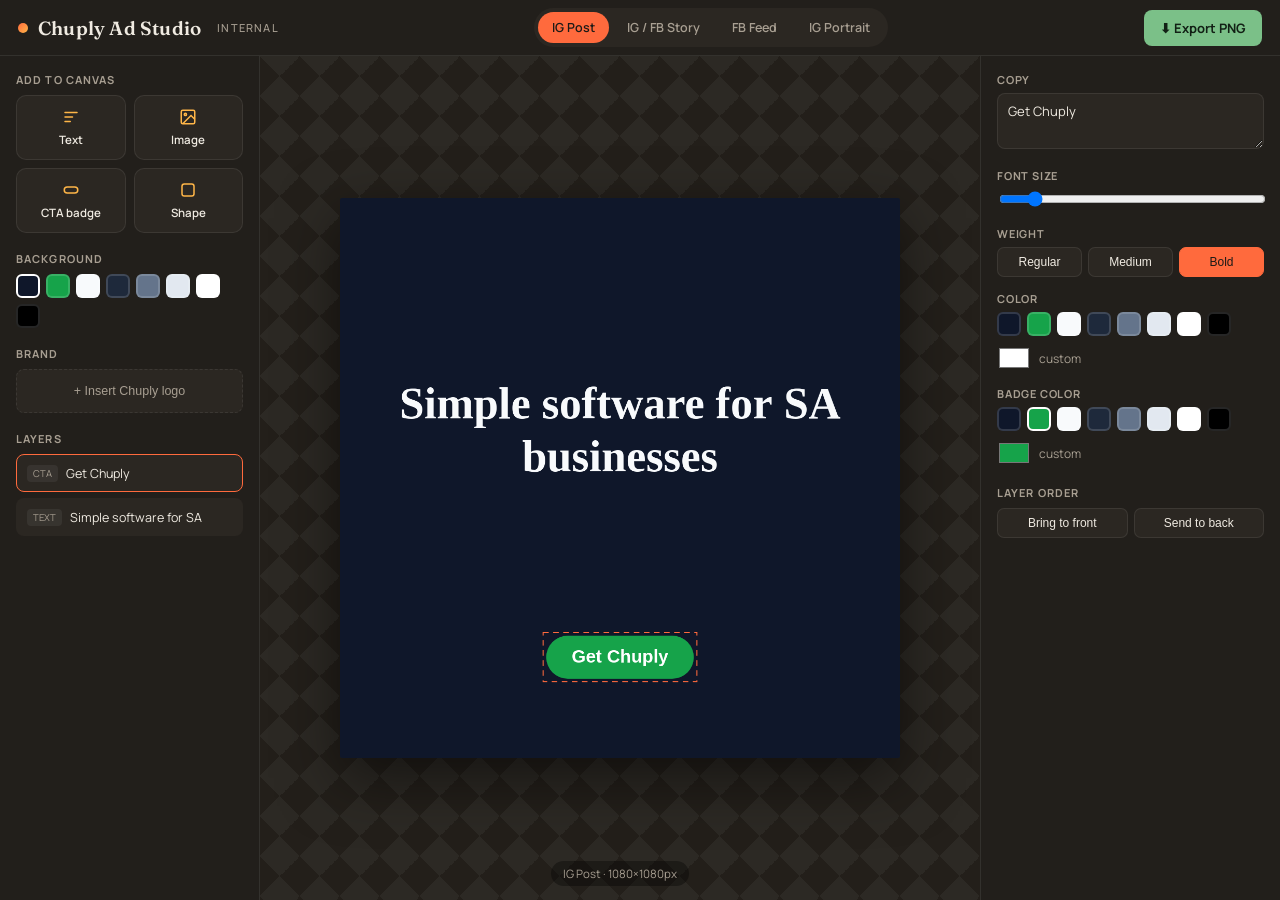
==== admin/index.html @ f964f875 "Add admin ad studio tool Brand-matched headline/CTA copy and font, background-color control, and one" ====
<!DOCTYPE html>
<html lang="en-ZA">
<head>
<meta charset="UTF-8">
<meta name="viewport" content="width=device-width, initial-scale=1.0">
<title>Chuply Ad Studio</title>
<meta name="robots" content="noindex, nofollow">
<link rel="preconnect" href="https://fonts.googleapis.com">
<link href="https://fonts.googleapis.com/css2?family=Fraunces:opsz,wght@9..144,400;9..144,600;9..144,700&family=Manrope:wght@400;500;600;700;800&family=Inter:wght@400;500;600;700;800&display=swap" rel="stylesheet">
<style>
  :root{
    --ink:#1c1a17;
    --paper:#f6f3ee;
    --panel:#221f1b;
    --panel-2:#2b2722;
    --line:rgba(255,255,255,0.08);
    --line-soft:rgba(28,26,23,0.1);
    --accent:#ff6a3d;
    --accent-2:#ffb648;
    --muted:#a89f92;
    --ok:#7bc088;
    --radius:10px;
  }
  *{box-sizing:border-box;}
  html,body{height:100%;}
  body{
    margin:0;
    font-family:'Manrope',sans-serif;
    background:var(--panel);
    color:#efeae1;
    overflow:hidden;
  }
  .app{
    display:grid;
    grid-template-columns:260px 1fr 300px;
    grid-template-rows:56px 1fr;
    height:100vh;
  }
  header{
    grid-column:1 / -1;
    display:flex;
    align-items:center;
    justify-content:space-between;
    padding:0 18px;
    border-bottom:1px solid var(--line);
    background:var(--panel);
  }
  .brand{
    display:flex;
    align-items:center;
    gap:10px;
    font-family:'Fraunces',serif;
    font-weight:600;
    font-size:19px;
    letter-spacing:0.2px;
  }
  .brand .dot{
    width:10px;height:10px;border-radius:50%;
    background:linear-gradient(135deg,var(--accent),var(--accent-2));
  }
  .brand small{
    font-family:'Manrope',sans-serif;
    font-weight:500;
    font-size:11px;
    color:var(--muted);
    text-transform:uppercase;
    letter-spacing:1.2px;
    margin-left:6px;
  }
  .fmt-tabs{
    display:flex;
    gap:4px;
    background:var(--panel-2);
    padding:4px;
    border-radius:999px;
  }
  .fmt-tabs button{
    border:none;
    background:transparent;
    color:var(--muted);
    padding:7px 14px;
    border-radius:999px;
    font-family:'Manrope',sans-serif;
    font-size:12.5px;
    font-weight:600;
    cursor:pointer;
    transition:.15s;
  }
  .fmt-tabs button.active{
    background:var(--accent);
    color:#1c1a17;
  }
  .export-btn{
    border:none;
    background:var(--ok);
    color:#122015;
    font-family:'Manrope',sans-serif;
    font-weight:700;
    font-size:13px;
    padding:9px 16px;
    border-radius:8px;
    cursor:pointer;
    display:flex;
    align-items:center;
    gap:6px;
  }
  .export-btn:hover{filter:brightness(1.08);}

  /* Sidebar (layers + add) */
  .side-left{
    border-right:1px solid var(--line);
    padding:16px;
    overflow-y:auto;
    background:var(--panel);
  }
  .section-label{
    font-size:11px;
    text-transform:uppercase;
    letter-spacing:1.1px;
    color:var(--muted);
    font-weight:700;
    margin:18px 0 8px;
  }
  .section-label:first-child{margin-top:0;}
  .add-row{
    display:grid;
    grid-template-columns:1fr 1fr;
    gap:8px;
  }
  .add-btn{
    display:flex;
    flex-direction:column;
    align-items:center;
    gap:6px;
    background:var(--panel-2);
    border:1px solid var(--line);
    border-radius:var(--radius);
    color:#efeae1;
    padding:12px 6px;
    cursor:pointer;
    font-size:11.5px;
    font-family:'Manrope',sans-serif;
    font-weight:600;
  }
  .add-btn:hover{border-color:var(--accent);}
  .add-btn svg{width:18px;height:18px;stroke:var(--accent-2);}
  .layer-item{
    display:flex;
    align-items:center;
    justify-content:space-between;
    padding:9px 10px;
    border-radius:8px;
    background:var(--panel-2);
    margin-bottom:6px;
    cursor:pointer;
    border:1px solid transparent;
    font-size:12.5px;
  }
  .layer-item.selected{border-color:var(--accent);}
  .layer-item .lname{
    overflow:hidden;text-overflow:ellipsis;white-space:nowrap;
    display:flex;align-items:center;gap:8px;
  }
  .layer-item .ltag{
    font-size:9.5px;text-transform:uppercase;color:var(--muted);
    background:rgba(255,255,255,0.06);padding:2px 6px;border-radius:4px;
  }
  .layer-item .ldel{
    color:var(--muted);background:none;border:none;cursor:pointer;font-size:14px;
    opacity:0;transition:.15s;
  }
  .layer-item:hover .ldel{opacity:1;}
  .layer-item .ldel:hover{color:#ff6b6b;}
  .empty-hint{
    color:var(--muted);
    font-size:12.5px;
    line-height:1.5;
    padding:10px 0;
  }

  /* Canvas center */
  .stage{
    background:
      linear-gradient(45deg,#2c2924 25%,transparent 25%) -20px 0/40px 40px,
      linear-gradient(-45deg,#2c2924 25%,transparent 25%) -20px 0/40px 40px,
      linear-gradient(45deg,transparent 75%,#2c2924 75%) -20px 0/40px 40px,
      linear-gradient(-45deg,transparent 75%,#2c2924 75%) -20px 0/40px 40px,
      #231f1a;
    display:flex;
    align-items:center;
    justify-content:center;
    overflow:auto;
    position:relative;
  }
  #adCanvas{
    box-shadow:0 20px 60px rgba(0,0,0,0.5);
    border-radius:2px;
    cursor:default;
  }
  .stage-caption{
    position:absolute;
    bottom:14px;
    left:50%;
    transform:translateX(-50%);
    font-size:11.5px;
    color:var(--muted);
    background:rgba(0,0,0,0.35);
    padding:5px 12px;
    border-radius:999px;
  }

  /* Right panel */
  .side-right{
    border-left:1px solid var(--line);
    padding:16px;
    overflow-y:auto;
    background:var(--panel);
  }
  .field{margin-bottom:14px;}
  .field label{
    display:block;
    font-size:11px;
    text-transform:uppercase;
    letter-spacing:0.8px;
    color:var(--muted);
    font-weight:700;
    margin-bottom:6px;
  }
  .field textarea,
  .field input[type=text],
  .field select{
    width:100%;
    background:var(--panel-2);
    border:1px solid var(--line);
    color:#efeae1;
    border-radius:8px;
    padding:8px 10px;
    font-family:'Manrope',sans-serif;
    font-size:13px;
    resize:vertical;
  }
  .field textarea{min-height:56px;}
  .row2{display:grid;grid-template-columns:1fr 1fr;gap:8px;}
  .field input[type=range]{width:100%;}
  .swatches{display:flex;flex-wrap:wrap;gap:6px;}
  .swatch{
    width:24px;height:24px;border-radius:6px;cursor:pointer;
    border:2px solid rgba(255,255,255,0.15);
  }
  .swatch.active{border-color:#fff;}
  input[type=color]{
    -webkit-appearance:none;
    width:34px;height:28px;border:none;background:none;cursor:pointer;padding:0;
  }
  .color-row{display:flex;align-items:center;gap:8px;}
  .align-row{display:flex;gap:6px;}
  .align-row button{
    flex:1;
    background:var(--panel-2);
    border:1px solid var(--line);
    color:#efeae1;
    padding:7px 0;
    border-radius:7px;
    cursor:pointer;
    font-size:12px;
  }
  .align-row button.active{background:var(--accent);color:#1c1a17;border-color:var(--accent);}
  .file-btn{
    display:block;
    width:100%;
    text-align:center;
    background:var(--panel-2);
    border:1px dashed var(--line);
    color:var(--muted);
    padding:14px;
    border-radius:8px;
    cursor:pointer;
    font-size:12.5px;
  }
  .file-btn:hover{border-color:var(--accent);color:#efeae1;}
  .side-right .empty-hint{text-align:center;margin-top:60px;}
  .bg-mode-row{display:flex;gap:6px;margin-bottom:10px;}
  .bg-mode-row button{
    flex:1;background:var(--panel-2);border:1px solid var(--line);color:#efeae1;
    padding:6px 0;border-radius:7px;font-size:11.5px;cursor:pointer;
  }
  .bg-mode-row button.active{background:var(--accent);color:#1c1a17;border-color:var(--accent);}
</style>
</head>
<body>
<div class="app">
  <header>
    <div class="brand"><span class="dot"></span>Chuply Ad Studio<small>internal</small></div>
    <div class="fmt-tabs" id="fmtTabs"></div>
    <button class="export-btn" id="exportBtn">⬇ Export PNG</button>
  </header>

  <div class="side-left">
    <div class="section-label">Add to canvas</div>
    <div class="add-row">
      <button class="add-btn" id="addText">
        <svg viewBox="0 0 24 24" fill="none" stroke-width="2" stroke-linecap="round"><path d="M4 6h16M4 12h10M4 18h7"/></svg>
        Text
      </button>
      <button class="add-btn" id="addImage">
        <svg viewBox="0 0 24 24" fill="none" stroke-width="2"><rect x="3" y="3" width="18" height="18" rx="2"/><circle cx="8.5" cy="8.5" r="1.5"/><path d="M21 15l-5-5L5 21"/></svg>
        Image
      </button>
      <button class="add-btn" id="addCta">
        <svg viewBox="0 0 24 24" fill="none" stroke-width="2"><rect x="3" y="8" width="18" height="8" rx="4"/></svg>
        CTA badge
      </button>
      <button class="add-btn" id="addShape">
        <svg viewBox="0 0 24 24" fill="none" stroke-width="2"><rect x="4" y="4" width="16" height="16" rx="3"/></svg>
        Shape
      </button>
    </div>

    <div class="section-label">Background</div>
    <div class="swatches" id="bgSwatches"></div>

    <div class="section-label">Brand</div>
    <button class="file-btn" id="addLogo" style="cursor:pointer;">+ Insert Chuply logo</button>

    <div class="section-label">Layers</div>
    <div id="layerList"><div class="empty-hint">Nothing on the canvas yet. Add text or an image to get started.</div></div>
  </div>

  <div class="stage">
    <canvas id="adCanvas"></canvas>
    <div class="stage-caption" id="stageCaption"></div>
  </div>

  <div class="side-right" id="propsPanel">
    <div class="empty-hint">Select a layer to edit its content, color, size and position.<br><br>Drag any element directly on the canvas to move it.</div>
  </div>
</div>

<input type="file" id="fileInput" accept="image/*" style="display:none">

<script>
(function(){
  // ---------- Formats ----------
  const FORMATS = {
    ig_post:   { label:'IG Post',    w:1080, h:1080 },
    ig_story:  { label:'IG / FB Story', w:1080, h:1920 },
    fb_feed:   { label:'FB Feed',    w:1200, h:630 },
    ig_portrait:{label:'IG Portrait',w:1080, h:1350 },
  };
  let currentFormat = 'ig_post';

  // Chuply brand palette (from chuply-home/styles.css)
  const PALETTE = ['#0f172a','#16a34a','#f8fafc','#1e293b','#64748b','#e2e8f0','#ffffff','#000000'];

  // ---------- State ----------
  let layers = []; // {id, type:'text'|'image'|'shape'|'cta', ...}
  let selectedId = null;
  let idCounter = 1;
  let img = new Image();
  let dragState = null;
  let bgColor = '#0f172a';
  const CHUPLY_LOGO = '[data-uri]';

  const canvas = document.getElementById('adCanvas');
  const ctx = canvas.getContext('2d');
  const fileInput = document.getElementById('fileInput');
  const layerListEl = document.getElementById('layerList');
  const propsPanel = document.getElementById('propsPanel');
  const stageCaption = document.getElementById('stageCaption');

  function uid(){ return 'l' + (idCounter++); }

  function fmt(){ return FORMATS[currentFormat]; }

  function setCanvasSize(){
    const f = fmt();
    canvas.width = f.w;
    canvas.height = f.h;
    const maxDisplay = 560;
    const scale = Math.min(maxDisplay / f.w, maxDisplay / f.h, 1);
    canvas.style.width = (f.w*scale)+'px';
    canvas.style.height = (f.h*scale)+'px';
    stageCaption.textContent = f.label + '  ·  ' + f.w + '×' + f.h + 'px';
  }

  // ---------- Layer factories ----------
  function addTextLayer(kind){
    const f = fmt();
    const isHeadline = kind === 'headline';
    const l = {
      id: uid(), type:'text', name: kind==='headline' ? 'Headline' : 'Text',
      text: kind==='headline' ? 'Simple software for SA businesses' : 'Online stores, field service, tuckshops & loyalty — priced in ZAR',
      x: f.w/2, y: kind==='headline' ? f.h*0.42 : f.h*0.55,
      size: kind==='headline' ? Math.round(f.w*0.08) : Math.round(f.w*0.032),
      color:'#f8fafc', font:'Inter', weight: kind==='headline' ? '800':'500',
      align:'center', maxWidth: Math.round(f.w*0.82)
    };
    layers.push(l); select(l.id); render();
  }

  function addCtaBadge(){
    const f = fmt();
    const l = {
      id: uid(), type:'cta', name:'CTA badge',
      text:'Get Chuply', x: f.w/2, y: f.h*0.82,
      size: Math.round(f.w*0.032), color:'#ffffff', bg:'#16a34a',
      font:'Inter', weight:'700', padX: Math.round(f.w*0.045), padY: Math.round(f.w*0.022)
    };
    layers.push(l); select(l.id); render();
  }

  function addShapeLayer(){
    const f = fmt();
    const l = {
      id: uid(), type:'shape', name:'Shape',
      x:f.w*0.1, y:f.h*0.1, w:f.w*0.3, h:f.w*0.3*0.6,
      color:'#16a34a', opacity:1, radius:16
    };
    layers.push(l); select(l.id); render();
  }

  function addImageLayer(dataUrl, natW, natH){
    const f = fmt();
    const scale = Math.min(f.w*0.8/natW, f.h*0.8/natH, 1);
    const w = natW*scale, h = natH*scale;
    const l = {
      id: uid(), type:'image', name:'Image',
      src:dataUrl, x:(f.w-w)/2, y:(f.h-h)/2, w, h, radius:0
    };
    layers.push(l); select(l.id); render();
  }

  // ---------- Selection & layer list ----------
  function select(id){
    selectedId = id;
    renderLayerList();
    renderProps();
  }

  function deleteLayer(id){
    layers = layers.filter(l=>l.id!==id);
    if(selectedId===id) selectedId=null;
    renderLayerList(); renderProps(); render();
  }

  function layerLabel(l){
    if(l.type==='text' || l.type==='cta') return l.text.slice(0,22)||'(empty text)';
    if(l.type==='image') return 'Uploaded image';
    if(l.type==='shape') return 'Shape';
    return l.name;
  }

  function renderLayerList(){
    if(layers.length===0){
      layerListEl.innerHTML = '<div class="empty-hint">Nothing on the canvas yet. Add text or an image to get started.</div>';
      return;
    }
    layerListEl.innerHTML = '';
    // top-of-list = top-of-stack, so show reversed
    [...layers].reverse().forEach(l=>{
      const row = document.createElement('div');
      row.className = 'layer-item' + (l.id===selectedId ? ' selected':'');
      row.innerHTML = `<span class="lname"><span class="ltag">${l.type}</span>${layerLabel(l)}</span><button class="ldel" title="Delete">✕</button>`;
      row.addEventListener('click', (e)=>{
        if(e.target.classList.contains('ldel')) return;
        select(l.id);
      });
      row.querySelector('.ldel').addEventListener('click', (e)=>{ e.stopPropagation(); deleteLayer(l.id); });
      layerListEl.appendChild(row);
    });
  }

  // ---------- Properties panel ----------
  function renderProps(){
    const l = layers.find(x=>x.id===selectedId);
    if(!l){
      propsPanel.innerHTML = '<div class="empty-hint">Select a layer to edit its content, color, size and position.<br><br>Drag any element directly on the canvas to move it.</div>';
      return;
    }
    let html = '';
    if(l.type==='text' || l.type==='cta'){
      html += `<div class="field"><label>Copy</label><textarea id="p_text">${escapeHtml(l.text)}</textarea></div>`;
      html += `<div class="field"><label>Font size</label><input type="range" id="p_size" min="12" max="220" value="${l.size}"></div>`;
      html += `<div class="field"><label>Weight</label>
        <div class="align-row">
          <button data-w="400" class="${l.weight==='400'?'active':''}">Regular</button>
          <button data-w="600" class="${l.weight==='600'?'active':''}">Medium</button>
          <button data-w="700" class="${l.weight==='700'?'active':''}">Bold</button>
        </div></div>`;
      html += `<div class="field"><label>Color</label><div class="swatches" id="p_colorSw"></div>
        <div class="color-row" style="margin-top:8px;"><input type="color" id="p_colorPick" value="${l.color}"><span style="font-size:12px;color:var(--muted)">custom</span></div></div>`;
      if(l.type==='text'){
        html += `<div class="field"><label>Align</label><div class="align-row">
          <button data-a="left" class="${l.align==='left'?'active':''}">Left</button>
          <button data-a="center" class="${l.align==='center'?'active':''}">Center</button>
          <button data-a="right" class="${l.align==='right'?'active':''}">Right</button>
        </div></div>`;
      }
      if(l.type==='cta'){
        html += `<div class="field"><label>Badge color</label><div class="swatches" id="p_bgSw"></div>
          <div class="color-row" style="margin-top:8px;"><input type="color" id="p_bgPick" value="${l.bg}"><span style="font-size:12px;color:var(--muted)">custom</span></div></div>`;
      }
    } else if(l.type==='shape'){
      html += `<div class="field"><label>Color</label><div class="swatches" id="p_colorSw"></div>
        <div class="color-row" style="margin-top:8px;"><input type="color" id="p_colorPick" value="${l.color}"><span style="font-size:12px;color:var(--muted)">custom</span></div></div>`;
      html += `<div class="field"><label>Corner radius</label><input type="range" id="p_radius" min="0" max="120" value="${l.radius}"></div>`;
      html += `<div class="field"><label>Opacity</label><input type="range" id="p_opacity" min="10" max="100" value="${Math.round(l.opacity*100)}"></div>`;
      html += `<div class="row2"><div class="field"><label>Width</label><input type="text" id="p_w" value="${Math.round(l.w)}"></div>
        <div class="field"><label>Height</label><input type="text" id="p_h" value="${Math.round(l.h)}"></div></div>`;
    } else if(l.type==='image'){
      html += `<div class="field"><label>Corner radius</label><input type="range" id="p_radius" min="0" max="200" value="${l.radius}"></div>`;
      html += `<div class="row2"><div class="field"><label>Width</label><input type="text" id="p_w" value="${Math.round(l.w)}"></div>
        <div class="field"><label>Height</label><input type="text" id="p_h" value="${Math.round(l.h)}"></div></div>`;
      html += `<label class="file-btn" id="p_replace">Replace image</label>`;
    }
    html += `<div class="section-label">Layer order</div>
      <div class="align-row">
        <button id="p_front">Bring to front</button>
        <button id="p_back">Send to back</button>
      </div>`;
    propsPanel.innerHTML = html;
    bindPropEvents(l);
  }

  function escapeHtml(s){ return s.replace(/&/g,'&amp;').replace(/</g,'&lt;').replace(/>/g,'&gt;'); }

  function buildSwatches(containerId, current, onPick){
    const el = document.getElementById(containerId);
    if(!el) return;
    el.innerHTML = '';
    PALETTE.forEach(c=>{
      const sw = document.createElement('div');
      sw.className = 'swatch' + (c.toLowerCase()===current.toLowerCase() ? ' active':'');
      sw.style.background = c;
      sw.addEventListener('click', ()=>onPick(c));
      el.appendChild(sw);
    });
  }

  function bindPropEvents(l){
    const t = document.getElementById('p_text');
    if(t) t.addEventListener('input', e=>{ l.text = e.target.value; renderLayerList(); render(); });

    const size = document.getElementById('p_size');
    if(size) size.addEventListener('input', e=>{ l.size = parseInt(e.target.value); render(); });

    document.querySelectorAll('[data-w]').forEach(b=>b.addEventListener('click', ()=>{ l.weight=b.dataset.w; renderProps(); render(); }));
    document.querySelectorAll('[data-a]').forEach(b=>b.addEventListener('click', ()=>{ l.align=b.dataset.a; renderProps(); render(); }));

    buildSwatches('p_colorSw', l.color||'#000000', c=>{ l.color=c; renderProps(); render(); });
    const cp = document.getElementById('p_colorPick');
    if(cp) cp.addEventListener('input', e=>{ l.color=e.target.value; render(); });

    if(l.type==='cta'){
      buildSwatches('p_bgSw', l.bg, c=>{ l.bg=c; renderProps(); render(); });
      const bp = document.getElementById('p_bgPick');
      if(bp) bp.addEventListener('input', e=>{ l.bg=e.target.value; render(); });
    }

    const rad = document.getElementById('p_radius');
    if(rad) rad.addEventListener('input', e=>{ l.radius=parseInt(e.target.value); render(); });
    const op = document.getElementById('p_opacity');
    if(op) op.addEventListener('input', e=>{ l.opacity=parseInt(e.target.value)/100; render(); });
    const w = document.getElementById('p_w');
    if(w) w.addEventListener('change', e=>{ l.w=Math.max(4,parseInt(e.target.value)||l.w); render(); });
    const h = document.getElementById('p_h');
    if(h) h.addEventListener('change', e=>{ l.h=Math.max(4,parseInt(e.target.value)||l.h); render(); });

    const rep = document.getElementById('p_replace');
    if(rep) rep.addEventListener('click', ()=>{ fileInput.dataset.mode='replace'; fileInput.dataset.target=l.id; fileInput.click(); });

    const front = document.getElementById('p_front');
    if(front) front.addEventListener('click', ()=>{ layers = layers.filter(x=>x.id!==l.id); layers.push(l); renderLayerList(); render(); });
    const back = document.getElementById('p_back');
    if(back) back.addEventListener('click', ()=>{ layers = layers.filter(x=>x.id!==l.id); layers.unshift(l); renderLayerList(); render(); });
  }

  // ---------- Rendering ----------
  const imageCache = {};
  function getImg(src){
    if(imageCache[src]) return imageCache[src];
    const im = new Image();
    im.src = src;
    im.onload = render;
    imageCache[src] = im;
    return im;
  }

  function wrapText(text, maxWidth){
    const words = text.split(/\s+/);
    const lines = [];
    let cur = '';
    words.forEach(w=>{
      const test = cur ? cur+' '+w : w;
      if(ctx.measureText(test).width > maxWidth && cur){
        lines.push(cur); cur = w;
      } else { cur = test; }
    });
    if(cur) lines.push(cur);
    return lines;
  }

  function roundRectPath(x,y,w,h,r){
    const rr = Math.min(r, w/2, h/2);
    ctx.beginPath();
    ctx.moveTo(x+rr,y);
    ctx.arcTo(x+w,y,x+w,y+h,rr);
    ctx.arcTo(x+w,y+h,x,y+h,rr);
    ctx.arcTo(x,y+h,x,y,rr);
    ctx.arcTo(x,y,x+w,y,rr);
    ctx.closePath();
  }

  function render(){
    const f = fmt();
    ctx.clearRect(0,0,f.w,f.h);
    ctx.fillStyle = bgColor;
    ctx.fillRect(0,0,f.w,f.h);

    layers.forEach(l=>{
      if(l.type==='shape'){
        ctx.save();
        ctx.globalAlpha = l.opacity ?? 1;
        ctx.fillStyle = l.color;
        roundRectPath(l.x,l.y,l.w,l.h,l.radius);
        ctx.fill();
        ctx.restore();
      } else if(l.type==='image'){
        const im = getImg(l.src);
        if(im.complete && im.naturalWidth){
          ctx.save();
          roundRectPath(l.x,l.y,l.w,l.h,l.radius||0);
          ctx.clip();
          ctx.drawImage(im, l.x, l.y, l.w, l.h);
          ctx.restore();
        }
      } else if(l.type==='text'){
        ctx.save();
        ctx.fillStyle = l.color;
        ctx.font = `${l.weight} ${l.size}px 'Fraunces', serif`;
        if(l.font==='Manrope') ctx.font = `${l.weight} ${l.size}px 'Manrope', sans-serif`;
        ctx.textAlign = l.align;
        ctx.textBaseline = 'middle';
        const lines = wrapText(l.text, l.maxWidth || f.w*0.8);
        const lineH = l.size*1.18;
        const totalH = lineH*lines.length;
        let startY = l.y - totalH/2 + lineH/2;
        const drawX = l.align==='left' ? l.x - (l.maxWidth||f.w*0.8)/2
                    : l.align==='right' ? l.x + (l.maxWidth||f.w*0.8)/2
                    : l.x;
        lines.forEach((line,i)=>{
          ctx.fillText(line, drawX, startY + i*lineH);
        });
        l._h = totalH; l._w = l.maxWidth || f.w*0.8;
        ctx.restore();
      } else if(l.type==='cta'){
        ctx.save();
        ctx.font = `${l.weight} ${l.size}px 'Manrope', sans-serif`;
        const tw = ctx.measureText(l.text).width;
        const bw = tw + l.padX*2;
        const bh = l.size + l.padY*2;
        l._w = bw; l._h = bh;
        const bx = l.x - bw/2, by = l.y - bh/2;
        ctx.fillStyle = l.bg;
        roundRectPath(bx,by,bw,bh,bh/2);
        ctx.fill();
        ctx.fillStyle = l.color;
        ctx.textAlign='center'; ctx.textBaseline='middle';
        ctx.fillText(l.text, l.x, l.y+1);
        ctx.restore();
      }

      if(l.id===selectedId){
        ctx.save();
        ctx.strokeStyle = '#ff6a3d';
        ctx.lineWidth = Math.max(2, f.w*0.0018);
        ctx.setLineDash([f.w*0.01, f.w*0.008]);
        const b = boundsOf(l, f);
        ctx.strokeRect(b.x-6, b.y-6, b.w+12, b.h+12);
        ctx.restore();
      }
    });
  }

  function boundsOf(l, f){
    if(l.type==='shape' || l.type==='image'){
      return {x:l.x, y:l.y, w:l.w, h:l.h};
    }
    if(l.type==='text'){
      const w = l._w || (l.maxWidth||f.w*0.8);
      const h = l._h || l.size*1.2;
      const x = l.align==='left' ? l.x : l.align==='right' ? l.x-w : l.x-w/2;
      return {x, y:l.y-h/2, w, h};
    }
    if(l.type==='cta'){
      const w = l._w || 100, h = l._h || l.size*2;
      return {x:l.x-w/2, y:l.y-h/2, w, h};
    }
    return {x:0,y:0,w:0,h:0};
  }

  function hitTest(px, py){
    for(let i=layers.length-1;i>=0;i--){
      const l = layers[i];
      const b = boundsOf(l, fmt());
      if(px>=b.x && px<=b.x+b.w && py>=b.y && py<=b.y+b.h) return l;
    }
    return null;
  }

  // ---------- Canvas interaction ----------
  function canvasCoords(evt){
    const rect = canvas.getBoundingClientRect();
    const scaleX = canvas.width/rect.width, scaleY = canvas.height/rect.height;
    const cx = (evt.touches ? evt.touches[0].clientX : evt.clientX) - rect.left;
    const cy = (evt.touches ? evt.touches[0].clientY : evt.clientY) - rect.top;
    return { x: cx*scaleX, y: cy*scaleY };
  }

  function startDrag(evt){
    const p = canvasCoords(evt);
    const hit = hitTest(p.x, p.y);
    if(hit){
      select(hit.id);
      dragState = { id:hit.id, offX: p.x-hit.x, offY: p.y-hit.y, startX:hit.x, startY:hit.y, px:p.x, py:p.y, isTextLike: hit.type==='text'||hit.type==='cta' };
    } else {
      select(null);
    }
    render();
  }
  function moveDrag(evt){
    if(!dragState) return;
    evt.preventDefault();
    const p = canvasCoords(evt);
    const l = layers.find(x=>x.id===dragState.id);
    if(!l) return;
    const dx = p.x - dragState.px, dy = p.y - dragState.py;
    l.x += dx; l.y += dy;
    dragState.px = p.x; dragState.py = p.y;
    render();
  }
  function endDrag(){ dragState = null; }

  canvas.addEventListener('mousedown', startDrag);
  window.addEventListener('mousemove', moveDrag);
  window.addEventListener('mouseup', endDrag);
  canvas.addEventListener('touchstart', startDrag, {passive:true});
  window.addEventListener('touchmove', moveDrag, {passive:false});
  window.addEventListener('touchend', endDrag);

  // ---------- Background & brand wiring ----------
  const bgSwatchEl = document.getElementById('bgSwatches');
  function renderBgSwatches(){
    bgSwatchEl.innerHTML = '';
    PALETTE.forEach(c=>{
      const sw = document.createElement('div');
      sw.className = 'swatch' + (c.toLowerCase()===bgColor.toLowerCase() ? ' active':'');
      sw.style.background = c;
      sw.addEventListener('click', ()=>{ bgColor=c; renderBgSwatches(); render(); });
      bgSwatchEl.appendChild(sw);
    });
  }
  renderBgSwatches();

  document.getElementById('addLogo').addEventListener('click', ()=>{
    const testImg = new Image();
    testImg.onload = ()=>{
      imageCache[CHUPLY_LOGO] = testImg;
      addImageLayer(CHUPLY_LOGO, testImg.naturalWidth, testImg.naturalHeight);
    };
    testImg.src = CHUPLY_LOGO;
  });

  // ---------- Toolbar wiring ----------
  document.getElementById('addText').addEventListener('click', ()=>{
    if(layers.filter(l=>l.type==='text').length===0) addTextLayer('headline');
    else addTextLayer('body');
  });
  document.getElementById('addCta').addEventListener('click', addCtaBadge);
  document.getElementById('addShape').addEventListener('click', addShapeLayer);
  document.getElementById('addImage').addEventListener('click', ()=>{ fileInput.dataset.mode='new'; fileInput.click(); });

  fileInput.addEventListener('change', (e)=>{
    const file = e.target.files[0];
    if(!file) return;
    const reader = new FileReader();
    reader.onload = (ev)=>{
      const dataUrl = ev.target.result;
      const testImg = new Image();
      testImg.onload = ()=>{
        if(fileInput.dataset.mode==='replace'){
          const l = layers.find(x=>x.id===fileInput.dataset.target);
          if(l){ l.src = dataUrl; imageCache[dataUrl] = testImg; render(); }
        } else {
          imageCache[dataUrl] = testImg;
          addImageLayer(dataUrl, testImg.naturalWidth, testImg.naturalHeight);
        }
      };
      testImg.src = dataUrl;
    };
    reader.readAsDataURL(file);
    fileInput.value = '';
  });

  // Format tabs
  const fmtTabs = document.getElementById('fmtTabs');
  Object.keys(FORMATS).forEach(key=>{
    const b = document.createElement('button');
    b.textContent = FORMATS[key].label;
    b.className = key===currentFormat ? 'active' : '';
    b.addEventListener('click', ()=>{
      currentFormat = key;
      [...fmtTabs.children].forEach(c=>c.classList.remove('active'));
      b.classList.add('active');
      setCanvasSize(); render();
    });
    fmtTabs.appendChild(b);
  });

  document.getElementById('exportBtn').addEventListener('click', ()=>{
    selectedId = null; render(); // hide selection outline in export
    const link = document.createElement('a');
    link.download = `chuply-ad-${currentFormat}-${Date.now()}.png`;
    link.href = canvas.toDataURL('image/png');
    link.click();
  });

  // ---------- Init ----------
  setCanvasSize();
  addTextLayer('headline');
  addCtaBadge();
  render();
})();
</script>
</body>
</html>
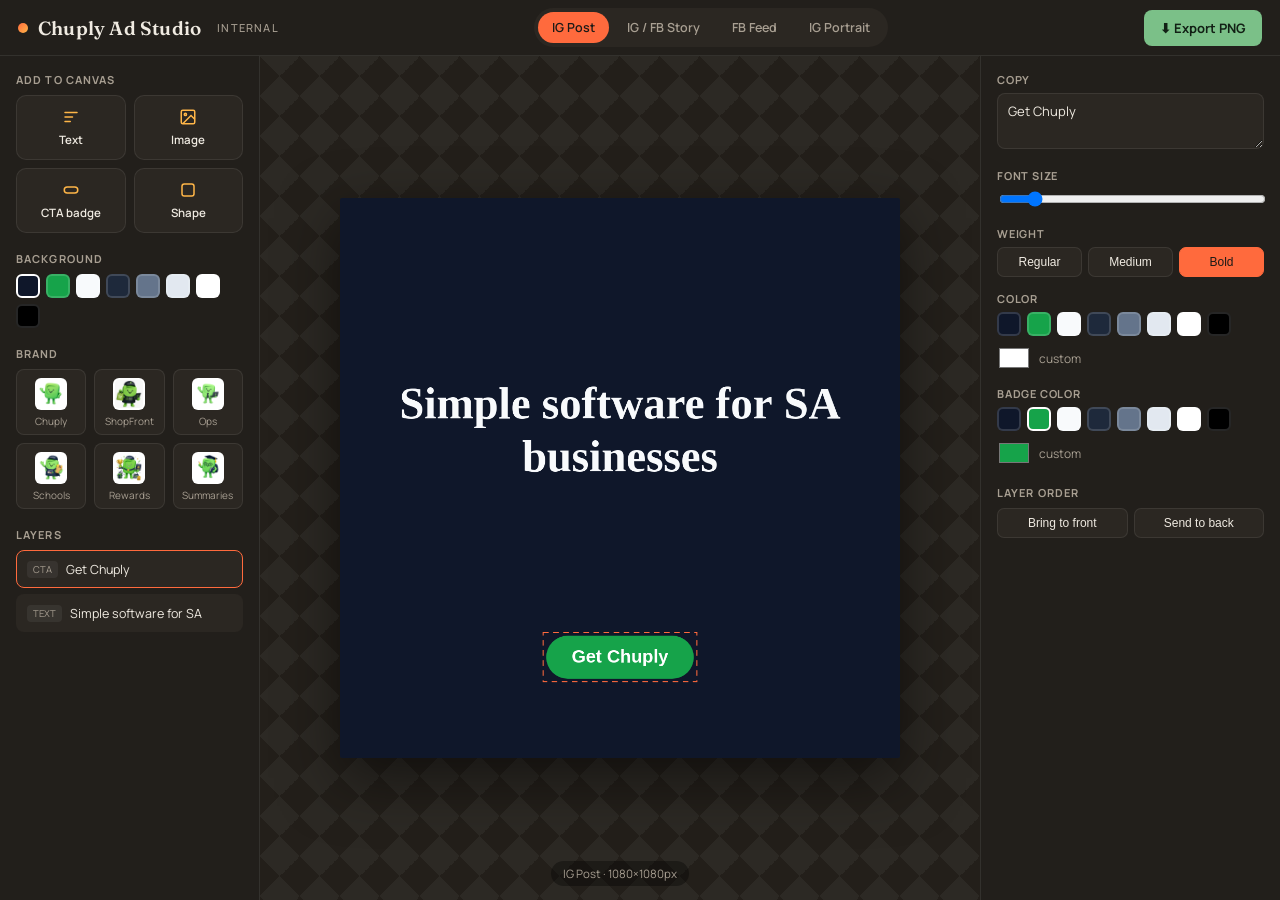
==== commit 888f7649: "Add multi-logo picker to ad studio Replace single "Insert Chuply logo" button with a 6-logo grid: Ch" ====
--- a/admin/index.html
+++ b/admin/index.html
@@ -278,6 +278,15 @@
     font-size:12.5px;
   }
   .file-btn:hover{border-color:var(--accent);color:#efeae1;}
+  .logo-grid{display:grid;grid-template-columns:repeat(3,1fr);gap:8px;}
+  .logo-btn{
+    display:flex;flex-direction:column;align-items:center;gap:5px;
+    background:var(--panel-2);border:1px solid var(--line);border-radius:8px;
+    padding:8px 4px 7px;cursor:pointer;color:var(--muted);font-size:10px;
+    text-align:center;line-height:1.2;
+  }
+  .logo-btn:hover{border-color:var(--accent);color:#efeae1;}
+  .logo-btn img{width:32px;height:32px;object-fit:contain;border-radius:6px;background:#fff;padding:2px;}
   .side-right .empty-hint{text-align:center;margin-top:60px;}
   .bg-mode-row{display:flex;gap:6px;margin-bottom:10px;}
   .bg-mode-row button{
@@ -320,7 +329,7 @@
     <div class="swatches" id="bgSwatches"></div>
 
     <div class="section-label">Brand</div>
-    <button class="file-btn" id="addLogo" style="cursor:pointer;">+ Insert Chuply logo</button>
+    <div class="logo-grid" id="logoGrid"></div>
 
     <div class="section-label">Layers</div>
     <div id="layerList"><div class="empty-hint">Nothing on the canvas yet. Add text or an image to get started.</div></div>
@@ -360,6 +369,12 @@
   let dragState = null;
   let bgColor = '#0f172a';
   const CHUPLY_LOGO = '[data-uri]';
+
+  const SHOPFRONT_LOGO = '[data-uri]';
+  const OPS_LOGO = '[data-uri]